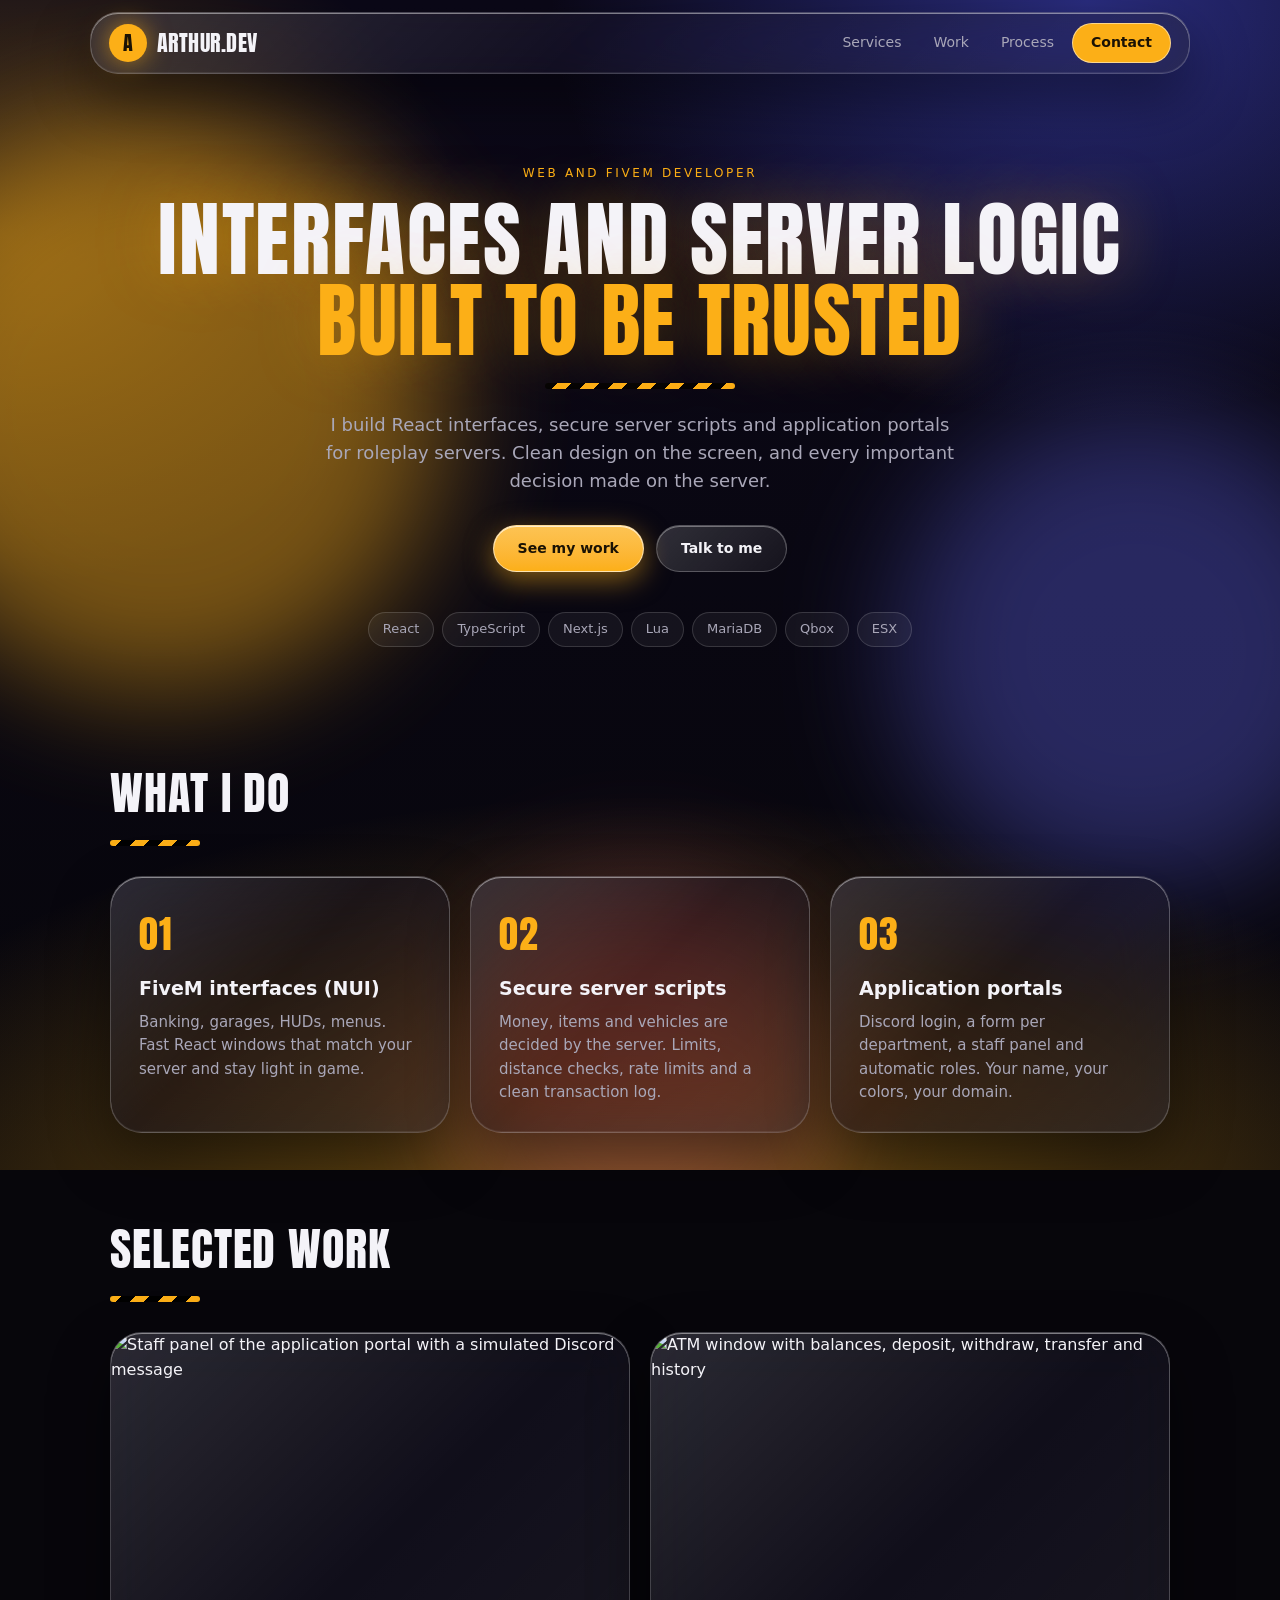
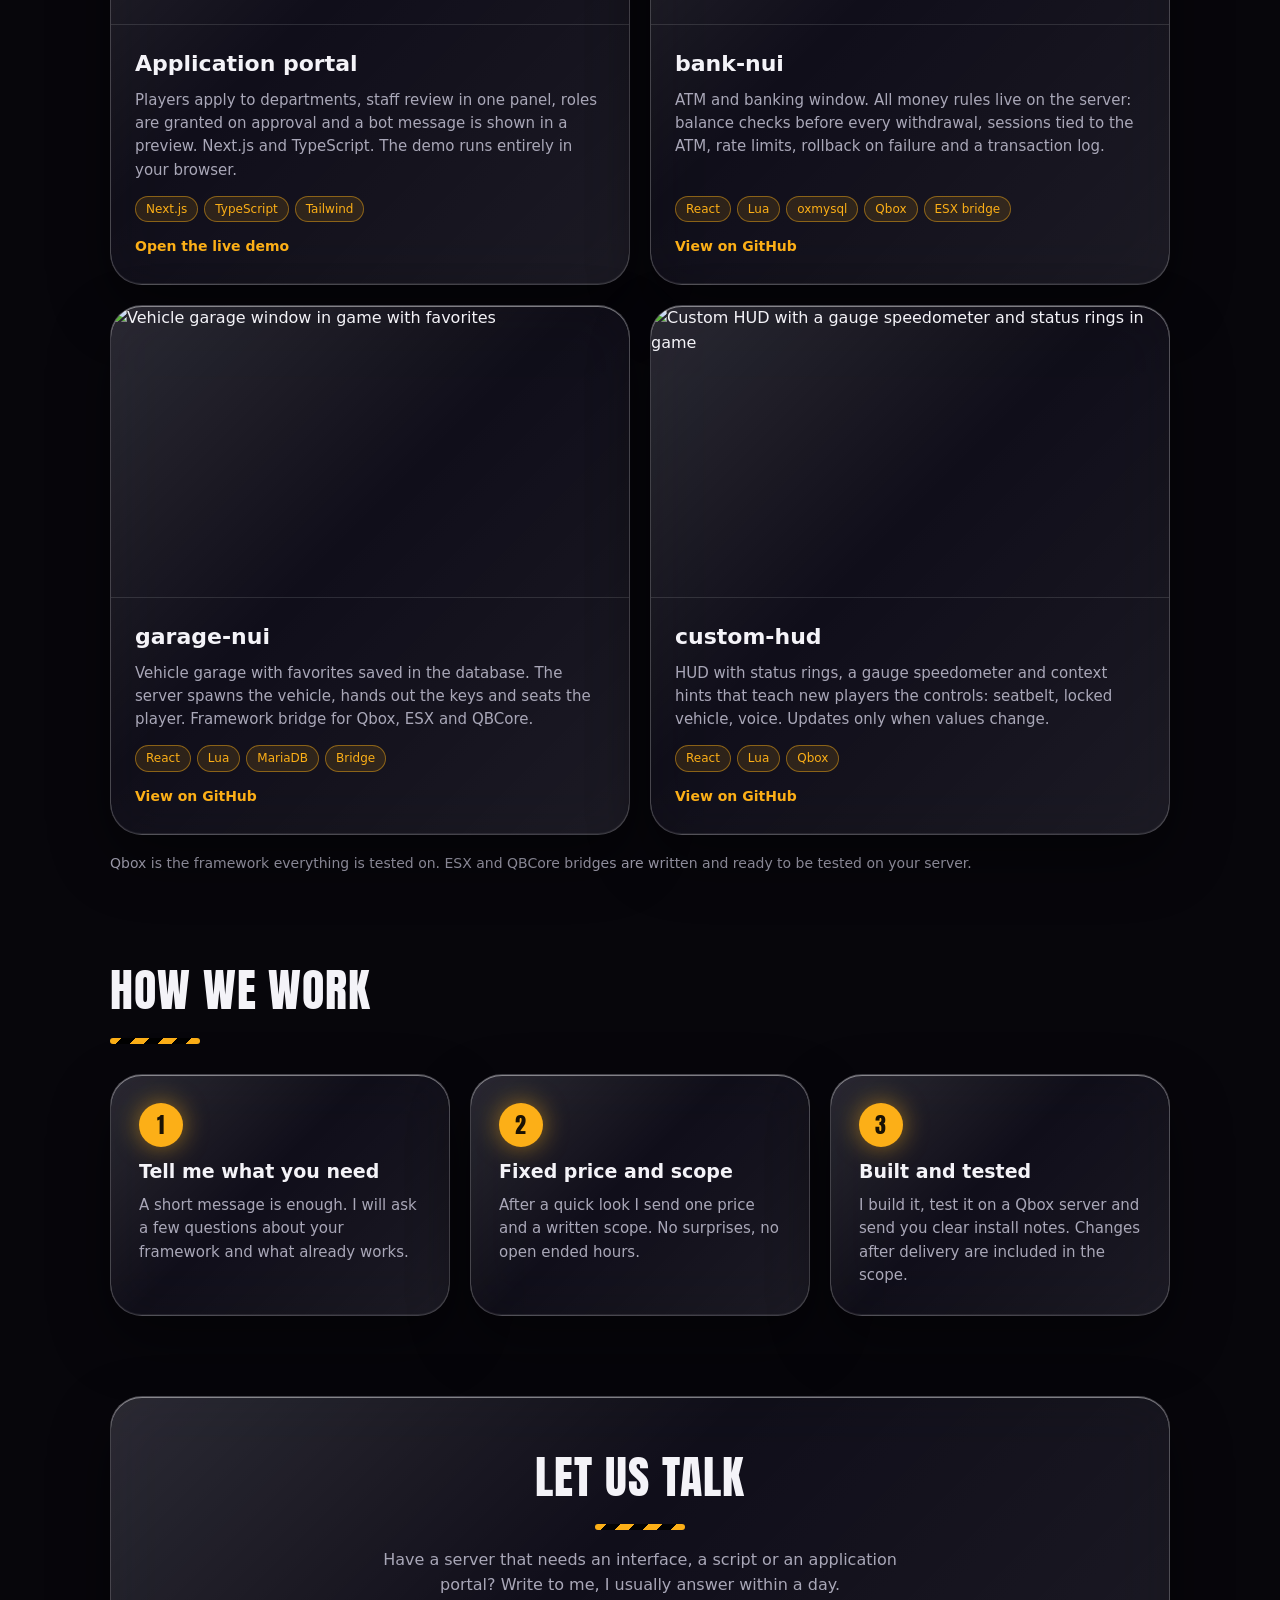
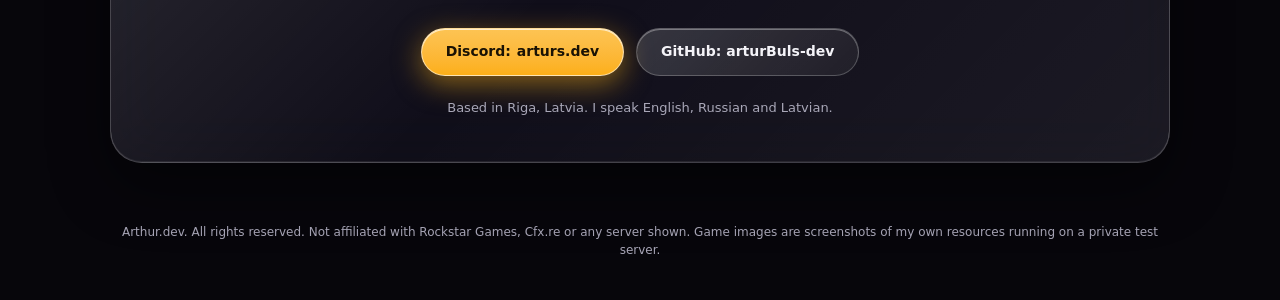
==== index.html @ 5bf765a8 "feat: portfolio page with glass design, services and selected work Co-Authored-By: Claude Sonnet 5.5" ====
<!doctype html>
<html lang="en">
<head>
  <meta charset="utf-8" />
  <meta name="viewport" content="width=device-width, initial-scale=1" />
  <title>Arthur.dev | Web and FiveM developer</title>
  <meta name="description" content="FiveM NUI interfaces, secure server scripts and application portals for roleplay servers. Based in Riga, Latvia." />
  <meta name="theme-color" content="#07060b" />
  <meta property="og:title" content="Arthur.dev | Web and FiveM developer" />
  <meta property="og:description" content="FiveM NUI interfaces, secure server scripts and application portals for roleplay servers." />
  <link rel="preconnect" href="https://fonts.googleapis.com" />
  <link rel="preconnect" href="https://fonts.gstatic.com" crossorigin />
  <link href="https://fonts.googleapis.com/css2?family=Anton&display=swap" rel="stylesheet" />
  <link rel="stylesheet" href="style.css" />
</head>
<body>
  <div class="scene" aria-hidden="true"><span class="orb a"></span><span class="orb b"></span><span class="orb c"></span></div>

  <header class="nav glass">
    <a class="brand" href="#top"><span class="mark display">A</span><span class="display name">Arthur.dev</span></a>
    <nav>
      <a href="#services">Services</a>
      <a href="#work">Work</a>
      <a href="#process">Process</a>
      <a class="btn small" href="#contact">Contact</a>
    </nav>
  </header>

  <main id="top">
    <section class="hero">
      <p class="eyebrow">Web and FiveM developer</p>
      <h1 class="display">Interfaces and server logic<br /><span class="accent">built to be trusted</span></h1>
      <div class="tape"></div>
      <p class="lead">
        I build React interfaces, secure server scripts and application portals for roleplay servers.
        Clean design on the screen, and every important decision made on the server.
      </p>
      <div class="cta">
        <a class="btn primary" href="#work">See my work</a>
        <a class="btn ghost" href="#contact">Talk to me</a>
      </div>
      <ul class="stack" aria-label="Technologies">
        <li>React</li><li>TypeScript</li><li>Next.js</li><li>Lua</li><li>MariaDB</li><li>Qbox</li><li>ESX</li>
      </ul>
    </section>

    <section id="services" class="section">
      <h2 class="display">What I do</h2>
      <div class="tape short"></div>
      <div class="grid three">
        <article class="glass card">
          <span class="num display">01</span>
          <h3>FiveM interfaces (NUI)</h3>
          <p>Banking, garages, HUDs, menus. Fast React windows that match your server and stay light in game.</p>
        </article>
        <article class="glass card">
          <span class="num display">02</span>
          <h3>Secure server scripts</h3>
          <p>Money, items and vehicles are decided by the server. Limits, distance checks, rate limits and a clean transaction log.</p>
        </article>
        <article class="glass card">
          <span class="num display">03</span>
          <h3>Application portals</h3>
          <p>Discord login, a form per department, a staff panel and automatic roles. Your name, your colors, your domain.</p>
        </article>
      </div>
    </section>

    <section id="work" class="section">
      <h2 class="display">Selected work</h2>
      <div class="tape short"></div>
      <div class="grid two">
        <article class="glass project">
          <img src="img/portal.jpg" alt="Staff panel of the application portal with a simulated Discord message" loading="lazy" />
          <div class="body">
            <h3>Application portal</h3>
            <p>Players apply to departments, staff review in one panel, roles are granted on approval and a bot message is shown in a preview. Next.js and TypeScript. The demo runs entirely in your browser.</p>
            <ul class="tags"><li>Next.js</li><li>TypeScript</li><li>Tailwind</li></ul>
            <a class="link" href="https://application-portal-iota.vercel.app/" target="_blank" rel="noopener">Open the live demo</a>
          </div>
        </article>

        <article class="glass project">
          <img src="img/bank.png" alt="ATM window with balances, deposit, withdraw, transfer and history" loading="lazy" />
          <div class="body">
            <h3>bank-nui</h3>
            <p>ATM and banking window. All money rules live on the server: balance checks before every withdrawal, sessions tied to the ATM, rate limits, rollback on failure and a transaction log.</p>
            <ul class="tags"><li>React</li><li>Lua</li><li>oxmysql</li><li>Qbox</li><li>ESX bridge</li></ul>
            <a class="link" href="https://github.com/arturBuls-dev/bank-nui" target="_blank" rel="noopener">View on GitHub</a>
          </div>
        </article>

        <article class="glass project">
          <img src="img/garage.jpg" alt="Vehicle garage window in game with favorites" loading="lazy" />
          <div class="body">
            <h3>garage-nui</h3>
            <p>Vehicle garage with favorites saved in the database. The server spawns the vehicle, hands out the keys and seats the player. Framework bridge for Qbox, ESX and QBCore.</p>
            <ul class="tags"><li>React</li><li>Lua</li><li>MariaDB</li><li>Bridge</li></ul>
            <a class="link" href="https://github.com/arturBuls-dev/garage-nui" target="_blank" rel="noopener">View on GitHub</a>
          </div>
        </article>

        <article class="glass project">
          <img src="img/hud.jpg" alt="Custom HUD with a gauge speedometer and status rings in game" loading="lazy" />
          <div class="body">
            <h3>custom-hud</h3>
            <p>HUD with status rings, a gauge speedometer and context hints that teach new players the controls: seatbelt, locked vehicle, voice. Updates only when values change.</p>
            <ul class="tags"><li>React</li><li>Lua</li><li>Qbox</li></ul>
            <a class="link" href="https://github.com/arturBuls-dev/custom-hud" target="_blank" rel="noopener">View on GitHub</a>
          </div>
        </article>
      </div>
      <p class="note">Qbox is the framework everything is tested on. ESX and QBCore bridges are written and ready to be tested on your server.</p>
    </section>

    <section id="process" class="section">
      <h2 class="display">How we work</h2>
      <div class="tape short"></div>
      <ol class="grid three steps">
        <li class="glass card"><span class="num display">1</span><h3>Tell me what you need</h3><p>A short message is enough. I will ask a few questions about your framework and what already works.</p></li>
        <li class="glass card"><span class="num display">2</span><h3>Fixed price and scope</h3><p>After a quick look I send one price and a written scope. No surprises, no open ended hours.</p></li>
        <li class="glass card"><span class="num display">3</span><h3>Built and tested</h3><p>I build it, test it on a Qbox server and send you clear install notes. Changes after delivery are included in the scope.</p></li>
      </ol>
    </section>

    <section id="contact" class="section contact">
      <div class="glass box">
        <h2 class="display">Let us talk</h2>
        <div class="tape short"></div>
        <p>Have a server that needs an interface, a script or an application portal? Write to me, I usually answer within a day.</p>
        <div class="cta">
          <span class="btn primary">Discord: <b>arturs.dev</b></span>
          <a class="btn ghost" href="https://github.com/arturBuls-dev" target="_blank" rel="noopener">GitHub: arturBuls-dev</a>
        </div>
        <p class="small">Based in Riga, Latvia. I speak English, Russian and Latvian.</p>
      </div>
    </section>
  </main>

  <footer>
    <p>Arthur.dev. All rights reserved. Not affiliated with Rockstar Games, Cfx.re or any server shown. Game images are screenshots of my own resources running on a private test server.</p>
  </footer>
</body>
</html>
---- style.css ----
:root {
  --bg: #07060b;
  --text: #f4f3f8;
  --muted: #a9a7b8;
  --accent: #fcaf17;
  --accent-ink: #1a1204;
}

* { box-sizing: border-box; margin: 0; padding: 0; }
html { scroll-behavior: smooth; background: var(--bg); }

body {
  color: var(--text);
  font-family: "Segoe UI", system-ui, -apple-system, sans-serif;
  line-height: 1.55;
  min-height: 100vh;
  overflow-x: hidden;
}

a { color: inherit; text-decoration: none; }
img { display: block; max-width: 100%; }
ul, ol { list-style: none; }

.display { font-family: "Anton", Impact, "Arial Narrow", sans-serif; text-transform: uppercase; letter-spacing: 0.02em; font-weight: 400; }
.accent { color: var(--accent); }

/* ---------- Scene behind the glass ---------- */
.scene {
  position: fixed; top: 0; left: 0; right: 0; bottom: -30vh; min-height: 100lvh; z-index: -1; overflow: hidden;
  background:
    radial-gradient(120% 70% at 50% 110%, color-mix(in srgb, var(--accent) 50%, transparent), transparent 60%),
    radial-gradient(70% 60% at 85% 0%, rgba(80, 90, 255, 0.45), transparent 60%),
    radial-gradient(60% 50% at 0% 20%, color-mix(in srgb, var(--accent) 30%, transparent), transparent 60%),
    linear-gradient(180deg, #0b0818 0%, #07060b 100%);
}
.orb { position: absolute; border-radius: 9999px; filter: blur(60px); opacity: 0.7; animation: drift 28s ease-in-out infinite alternate; }
.orb.a { width: 36rem; height: 36rem; left: -8rem; top: 10%; background: color-mix(in srgb, var(--accent) 65%, transparent); }
.orb.b { width: 30rem; height: 30rem; right: -6rem; top: 35%; background: rgba(99, 102, 241, 0.5); animation-duration: 34s; animation-delay: -8s; }
.orb.c { width: 24rem; height: 24rem; left: 35%; bottom: -6rem; background: rgba(251, 113, 133, 0.4); animation-duration: 40s; animation-delay: -16s; }
@keyframes drift { from { transform: translate3d(0, 0, 0) scale(1); } to { transform: translate3d(3rem, -2.5rem, 0) scale(1.15); } }

/* ---------- Liquid glass ---------- */
.glass {
  position: relative;
  background:
    linear-gradient(135deg, rgba(255, 255, 255, 0.14) 0%, rgba(255, 255, 255, 0.03) 45%, rgba(255, 255, 255, 0.08) 100%),
    rgba(10, 8, 22, 0.5);
  -webkit-backdrop-filter: blur(28px) saturate(180%);
  backdrop-filter: blur(28px) saturate(180%);
  border: 1px solid rgba(255, 255, 255, 0.2);
  border-radius: 2rem;
  box-shadow:
    inset 0 1px 0 rgba(255, 255, 255, 0.45),
    inset 0 -1px 0 rgba(255, 255, 255, 0.08),
    0 24px 60px rgba(0, 0, 0, 0.45);
}

/* ---------- Layout ---------- */
.nav {
  position: sticky; top: 12px; z-index: 20;
  display: flex; align-items: center; justify-content: space-between; gap: 16px; flex-wrap: wrap;
  max-width: 1100px; margin: 12px auto 0; padding: 10px 18px;
  border-radius: 1.75rem;
}
.brand { display: flex; align-items: center; gap: 10px; }
.mark { display: grid; place-items: center; width: 38px; height: 38px; border-radius: 50%; background: var(--accent); color: var(--accent-ink); font-size: 20px; box-shadow: 0 0 24px color-mix(in srgb, var(--accent) 60%, transparent); }
.name { font-size: 22px; }
.nav nav { display: flex; align-items: center; gap: 4px; font-size: 14px; flex-wrap: wrap; }
.nav nav a:not(.btn) { padding: 8px 14px; border-radius: 999px; color: var(--muted); transition: background 0.2s, color 0.2s; }
.nav nav a:not(.btn):hover { color: var(--text); background: rgba(255, 255, 255, 0.1); }

main, footer { max-width: 1100px; margin: 0 auto; padding: 0 20px; }
.section { padding: 70px 0 10px; }
.section h2 { font-size: clamp(32px, 5vw, 46px); }

.eyebrow { text-transform: uppercase; letter-spacing: 0.22em; font-size: 12px; color: var(--accent); margin-bottom: 18px; }
.hero { padding: 90px 0 40px; text-align: center; }
.hero h1 { font-size: clamp(40px, 7.4vw, 82px); line-height: 0.98; text-shadow: 0 0 60px color-mix(in srgb, var(--accent) 35%, transparent); }
.lead { max-width: 640px; margin: 22px auto 0; color: var(--muted); font-size: 18px; }
.cta { display: flex; flex-wrap: wrap; gap: 12px; justify-content: center; margin-top: 30px; }
.stack { display: flex; flex-wrap: wrap; gap: 8px; justify-content: center; margin-top: 40px; }
.stack li { padding: 6px 14px; border-radius: 999px; font-size: 13px; color: var(--muted); border: 1px solid rgba(255, 255, 255, 0.15); background: rgba(255, 255, 255, 0.05); }

/* Diagonal caution tape accent */
.tape { height: 6px; width: 190px; margin: 22px auto 0; border-radius: 999px; background: repeating-linear-gradient(-45deg, var(--accent) 0 10px, rgba(0, 0, 0, 0.85) 10px 20px); }
.tape.short { width: 90px; margin: 12px 0 0; }

/* ---------- Buttons ---------- */
.btn { display: inline-flex; align-items: center; justify-content: center; gap: 6px; padding: 12px 24px; border-radius: 999px; font-size: 14px; font-weight: 600; border: 1px solid rgba(255, 255, 255, 0.22); transition: transform 0.2s, filter 0.2s; }
.btn:hover { transform: translateY(-1px); }
.btn.small { padding: 8px 18px; background: var(--accent); color: var(--accent-ink); border-color: rgba(255, 255, 255, 0.5); }
.btn.primary { color: var(--accent-ink); background: linear-gradient(180deg, color-mix(in srgb, var(--accent) 100%, white 35%), var(--accent)); border-color: rgba(255, 255, 255, 0.55); box-shadow: inset 0 1px 0 rgba(255, 255, 255, 0.7), 0 8px 28px color-mix(in srgb, var(--accent) 50%, transparent); }
.btn.ghost { background: linear-gradient(135deg, rgba(255, 255, 255, 0.16), rgba(255, 255, 255, 0.05)); box-shadow: inset 0 1px 0 rgba(255, 255, 255, 0.35); }

/* ---------- Grids and cards ---------- */
.grid { display: grid; gap: 20px; margin-top: 30px; }
.grid.three { grid-template-columns: repeat(3, 1fr); }
.grid.two { grid-template-columns: repeat(2, 1fr); }
.card { padding: 28px; }
.card .num { display: block; font-size: 38px; color: var(--accent); margin-bottom: 10px; }
.card h3 { font-size: 19px; margin-bottom: 8px; }
.card p { color: var(--muted); font-size: 15px; }

.project { overflow: hidden; display: flex; flex-direction: column; transition: transform 0.35s cubic-bezier(0.2, 0.9, 0.3, 1); }
.project:hover { transform: translateY(-4px); }
.project img { width: 100%; aspect-ratio: 16 / 9; object-fit: cover; object-position: top; border-bottom: 1px solid rgba(255, 255, 255, 0.12); }
.project .body { padding: 22px 24px 26px; display: flex; flex-direction: column; flex: 1; }
.project h3 { font-size: 22px; margin-bottom: 8px; }
.project p { color: var(--muted); font-size: 15px; flex: 1; }
.tags { display: flex; flex-wrap: wrap; gap: 6px; margin: 14px 0; }
.tags li { padding: 3px 10px; font-size: 12px; border-radius: 999px; color: var(--accent); border: 1px solid color-mix(in srgb, var(--accent) 45%, transparent); background: color-mix(in srgb, var(--accent) 12%, transparent); }
.link { font-weight: 600; font-size: 14px; color: var(--accent); }
.link:hover { text-decoration: underline; }
.note { margin-top: 18px; font-size: 14px; color: var(--muted); }

.steps .card .num { display: grid; place-items: center; width: 44px; height: 44px; border-radius: 50%; background: var(--accent); color: var(--accent-ink); font-size: 22px; box-shadow: 0 0 24px color-mix(in srgb, var(--accent) 55%, transparent); }

.contact { padding-bottom: 60px; }
.box { padding: 44px 28px; text-align: center; }
.box .tape.short { margin: 12px auto 0; }
.box p { max-width: 560px; margin: 18px auto 0; color: var(--muted); }
.box .small { font-size: 13px; margin-top: 22px; }
.box .btn b { font-weight: 700; }

footer { padding-bottom: 40px; text-align: center; font-size: 12px; color: var(--muted); }

/* ---------- Phones ---------- */
@media (max-width: 860px) {
  .grid.three, .grid.two { grid-template-columns: 1fr; }
  .hero { padding-top: 60px; }
  .nav { border-radius: 1.5rem; }
  .nav nav a:not(.btn) { padding: 6px 10px; }
  .nav { position: static; }
}

@media (prefers-reduced-motion: reduce) {
  .orb { animation: none; }
  html { scroll-behavior: auto; }
  .btn, .project { transition: none; }
}
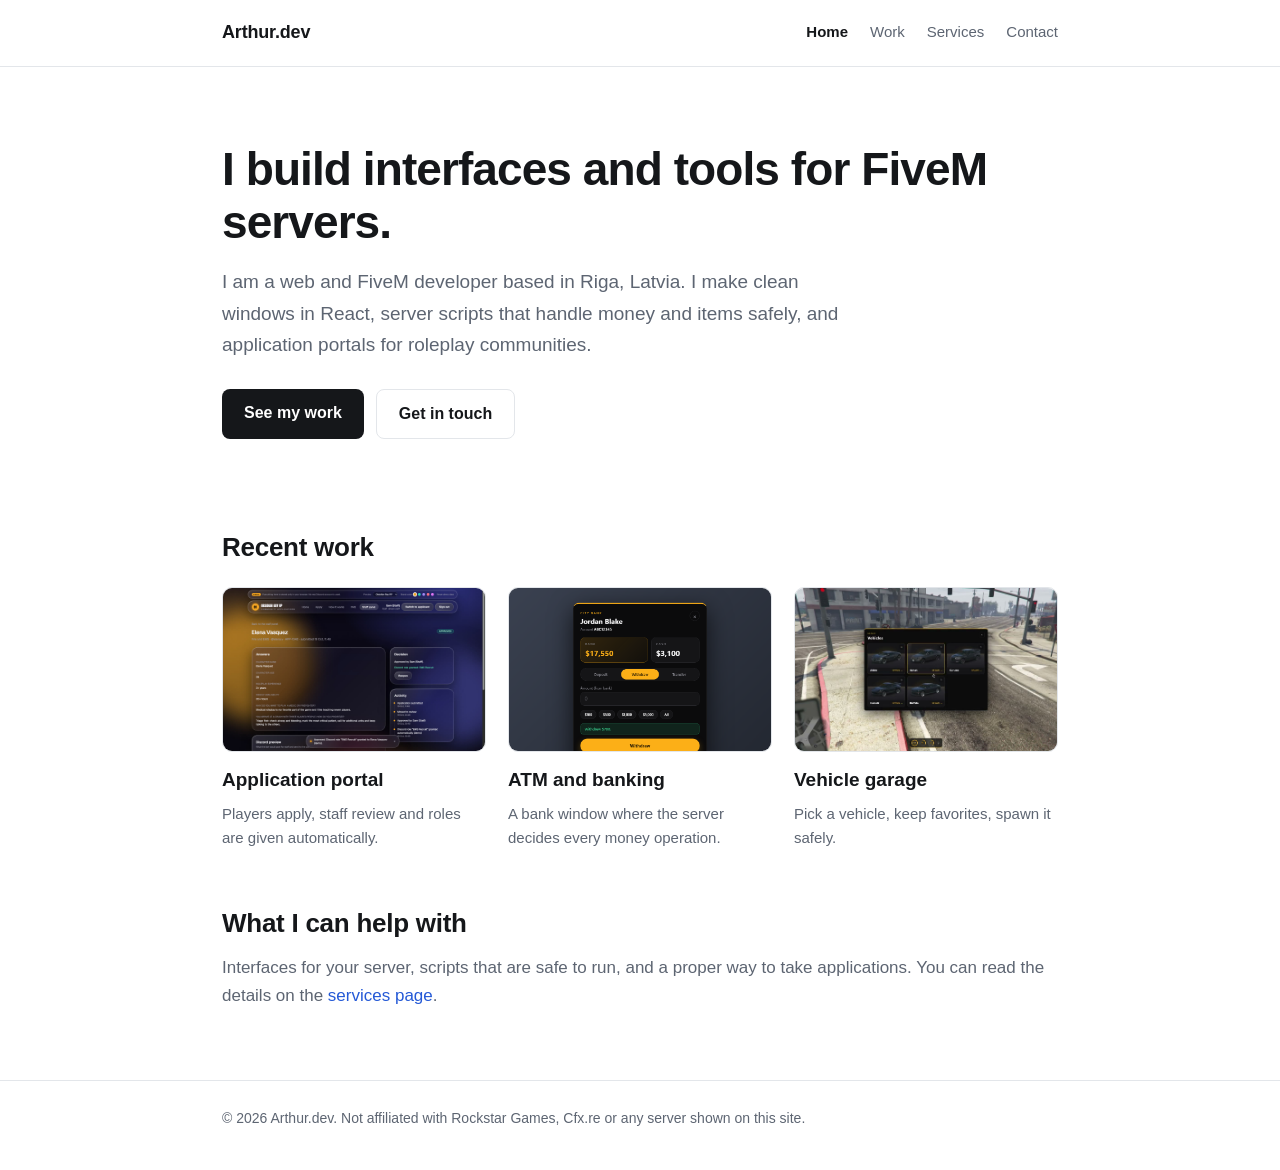
==== commit 8f44c9fd: "feat: multi page light site (home, work, services, contact) with a simple font and plain design Co-A" ====
--- a/index.html
+++ b/index.html
@@ -4,141 +4,65 @@
   <meta charset="utf-8" />
   <meta name="viewport" content="width=device-width, initial-scale=1" />
   <title>Arthur.dev | Web and FiveM developer</title>
-  <meta name="description" content="FiveM NUI interfaces, secure server scripts and application portals for roleplay servers. Based in Riga, Latvia." />
-  <meta name="theme-color" content="#07060b" />
-  <meta property="og:title" content="Arthur.dev | Web and FiveM developer" />
-  <meta property="og:description" content="FiveM NUI interfaces, secure server scripts and application portals for roleplay servers." />
-  <link rel="preconnect" href="https://fonts.googleapis.com" />
-  <link rel="preconnect" href="https://fonts.gstatic.com" crossorigin />
-  <link href="https://fonts.googleapis.com/css2?family=Anton&display=swap" rel="stylesheet" />
+  <meta name="description" content="I build interfaces and tools for FiveM roleplay servers: React windows, secure server scripts and application portals. Based in Riga, Latvia." />
   <link rel="stylesheet" href="style.css" />
 </head>
 <body>
-  <div class="scene" aria-hidden="true"><span class="orb a"></span><span class="orb b"></span><span class="orb c"></span></div>
-
-  <header class="nav glass">
-    <a class="brand" href="#top"><span class="mark display">A</span><span class="display name">Arthur.dev</span></a>
-    <nav>
-      <a href="#services">Services</a>
-      <a href="#work">Work</a>
-      <a href="#process">Process</a>
-      <a class="btn small" href="#contact">Contact</a>
-    </nav>
+  <header class="site-header">
+    <div class="wrap">
+      <a class="logo" href="index.html">Arthur.dev</a>
+      <nav>
+        <a href="index.html" aria-current="page">Home</a>
+        <a href="work.html">Work</a>
+        <a href="services.html">Services</a>
+        <a href="contact.html">Contact</a>
+      </nav>
+    </div>
   </header>
 
-  <main id="top">
+  <main class="wrap">
     <section class="hero">
-      <p class="eyebrow">Web and FiveM developer</p>
-      <h1 class="display">Interfaces and server logic<br /><span class="accent">built to be trusted</span></h1>
-      <div class="tape"></div>
+      <h1>I build interfaces and tools for FiveM servers.</h1>
       <p class="lead">
-        I build React interfaces, secure server scripts and application portals for roleplay servers.
-        Clean design on the screen, and every important decision made on the server.
+        I am a web and FiveM developer based in Riga, Latvia. I make clean windows in React, server scripts
+        that handle money and items safely, and application portals for roleplay communities.
       </p>
-      <div class="cta">
-        <a class="btn primary" href="#work">See my work</a>
-        <a class="btn ghost" href="#contact">Talk to me</a>
-      </div>
-      <ul class="stack" aria-label="Technologies">
-        <li>React</li><li>TypeScript</li><li>Next.js</li><li>Lua</li><li>MariaDB</li><li>Qbox</li><li>ESX</li>
-      </ul>
-    </section>
-
-    <section id="services" class="section">
-      <h2 class="display">What I do</h2>
-      <div class="tape short"></div>
-      <div class="grid three">
-        <article class="glass card">
-          <span class="num display">01</span>
-          <h3>FiveM interfaces (NUI)</h3>
-          <p>Banking, garages, HUDs, menus. Fast React windows that match your server and stay light in game.</p>
-        </article>
-        <article class="glass card">
-          <span class="num display">02</span>
-          <h3>Secure server scripts</h3>
-          <p>Money, items and vehicles are decided by the server. Limits, distance checks, rate limits and a clean transaction log.</p>
-        </article>
-        <article class="glass card">
-          <span class="num display">03</span>
-          <h3>Application portals</h3>
-          <p>Discord login, a form per department, a staff panel and automatic roles. Your name, your colors, your domain.</p>
-        </article>
+      <div class="buttons">
+        <a class="button" href="work.html">See my work</a>
+        <a class="button secondary" href="contact.html">Get in touch</a>
       </div>
     </section>
 
-    <section id="work" class="section">
-      <h2 class="display">Selected work</h2>
-      <div class="tape short"></div>
-      <div class="grid two">
-        <article class="glass project">
-          <img src="img/portal.jpg" alt="Staff panel of the application portal with a simulated Discord message" loading="lazy" />
-          <div class="body">
-            <h3>Application portal</h3>
-            <p>Players apply to departments, staff review in one panel, roles are granted on approval and a bot message is shown in a preview. Next.js and TypeScript. The demo runs entirely in your browser.</p>
-            <ul class="tags"><li>Next.js</li><li>TypeScript</li><li>Tailwind</li></ul>
-            <a class="link" href="https://application-portal-iota.vercel.app/" target="_blank" rel="noopener">Open the live demo</a>
-          </div>
-        </article>
+    <h2>Recent work</h2>
+    <div class="items three">
+      <a class="card-link" href="work.html#portal">
+        <img src="img/portal.jpg" alt="Staff panel of the application portal" loading="lazy" />
+        <h3>Application portal</h3>
+        <p>Players apply, staff review and roles are given automatically.</p>
+      </a>
+      <a class="card-link" href="work.html#bank">
+        <img src="img/bank.png" alt="ATM window with balances and history" loading="lazy" />
+        <h3>ATM and banking</h3>
+        <p>A bank window where the server decides every money operation.</p>
+      </a>
+      <a class="card-link" href="work.html#garage">
+        <img src="img/garage.jpg" alt="Vehicle garage window in game" loading="lazy" />
+        <h3>Vehicle garage</h3>
+        <p>Pick a vehicle, keep favorites, spawn it safely.</p>
+      </a>
+    </div>
 
-        <article class="glass project">
-          <img src="img/bank.png" alt="ATM window with balances, deposit, withdraw, transfer and history" loading="lazy" />
-          <div class="body">
-            <h3>bank-nui</h3>
-            <p>ATM and banking window. All money rules live on the server: balance checks before every withdrawal, sessions tied to the ATM, rate limits, rollback on failure and a transaction log.</p>
-            <ul class="tags"><li>React</li><li>Lua</li><li>oxmysql</li><li>Qbox</li><li>ESX bridge</li></ul>
-            <a class="link" href="https://github.com/arturBuls-dev/bank-nui" target="_blank" rel="noopener">View on GitHub</a>
-          </div>
-        </article>
-
-        <article class="glass project">
-          <img src="img/garage.jpg" alt="Vehicle garage window in game with favorites" loading="lazy" />
-          <div class="body">
-            <h3>garage-nui</h3>
-            <p>Vehicle garage with favorites saved in the database. The server spawns the vehicle, hands out the keys and seats the player. Framework bridge for Qbox, ESX and QBCore.</p>
-            <ul class="tags"><li>React</li><li>Lua</li><li>MariaDB</li><li>Bridge</li></ul>
-            <a class="link" href="https://github.com/arturBuls-dev/garage-nui" target="_blank" rel="noopener">View on GitHub</a>
-          </div>
-        </article>
-
-        <article class="glass project">
-          <img src="img/hud.jpg" alt="Custom HUD with a gauge speedometer and status rings in game" loading="lazy" />
-          <div class="body">
-            <h3>custom-hud</h3>
-            <p>HUD with status rings, a gauge speedometer and context hints that teach new players the controls: seatbelt, locked vehicle, voice. Updates only when values change.</p>
-            <ul class="tags"><li>React</li><li>Lua</li><li>Qbox</li></ul>
-            <a class="link" href="https://github.com/arturBuls-dev/custom-hud" target="_blank" rel="noopener">View on GitHub</a>
-          </div>
-        </article>
-      </div>
-      <p class="note">Qbox is the framework everything is tested on. ESX and QBCore bridges are written and ready to be tested on your server.</p>
-    </section>
-
-    <section id="process" class="section">
-      <h2 class="display">How we work</h2>
-      <div class="tape short"></div>
-      <ol class="grid three steps">
-        <li class="glass card"><span class="num display">1</span><h3>Tell me what you need</h3><p>A short message is enough. I will ask a few questions about your framework and what already works.</p></li>
-        <li class="glass card"><span class="num display">2</span><h3>Fixed price and scope</h3><p>After a quick look I send one price and a written scope. No surprises, no open ended hours.</p></li>
-        <li class="glass card"><span class="num display">3</span><h3>Built and tested</h3><p>I build it, test it on a Qbox server and send you clear install notes. Changes after delivery are included in the scope.</p></li>
-      </ol>
-    </section>
-
-    <section id="contact" class="section contact">
-      <div class="glass box">
-        <h2 class="display">Let us talk</h2>
-        <div class="tape short"></div>
-        <p>Have a server that needs an interface, a script or an application portal? Write to me, I usually answer within a day.</p>
-        <div class="cta">
-          <span class="btn primary">Discord: <b>arturs.dev</b></span>
-          <a class="btn ghost" href="https://github.com/arturBuls-dev" target="_blank" rel="noopener">GitHub: arturBuls-dev</a>
-        </div>
-        <p class="small">Based in Riga, Latvia. I speak English, Russian and Latvian.</p>
-      </div>
-    </section>
+    <h2>What I can help with</h2>
+    <p class="muted">
+      Interfaces for your server, scripts that are safe to run, and a proper way to take applications.
+      You can read the details on the <a href="services.html">services page</a>.
+    </p>
   </main>
 
   <footer>
-    <p>Arthur.dev. All rights reserved. Not affiliated with Rockstar Games, Cfx.re or any server shown. Game images are screenshots of my own resources running on a private test server.</p>
+    <div class="wrap">
+      <p>&copy; 2026 Arthur.dev. Not affiliated with Rockstar Games, Cfx.re or any server shown on this site.</p>
+    </div>
   </footer>
 </body>
 </html>
--- a/style.css
+++ b/style.css
@@ -1,140 +1,90 @@
 :root {
-  --bg: #07060b;
-  --text: #f4f3f8;
-  --muted: #a9a7b8;
-  --accent: #fcaf17;
-  --accent-ink: #1a1204;
+  --bg: #ffffff;
+  --soft: #f6f7f9;
+  --text: #15171a;
+  --muted: #5d6572;
+  --line: #e3e6ea;
+  --accent: #2459d6;
 }
 
 * { box-sizing: border-box; margin: 0; padding: 0; }
-html { scroll-behavior: smooth; background: var(--bg); }
+html { scroll-behavior: smooth; }
 
 body {
+  background: var(--bg);
   color: var(--text);
-  font-family: "Segoe UI", system-ui, -apple-system, sans-serif;
-  line-height: 1.55;
-  min-height: 100vh;
-  overflow-x: hidden;
+  font-family: -apple-system, BlinkMacSystemFont, "Segoe UI", Roboto, Helvetica, Arial, sans-serif;
+  font-size: 17px;
+  line-height: 1.65;
+  -webkit-font-smoothing: antialiased;
 }
 
-a { color: inherit; text-decoration: none; }
+a { color: var(--accent); text-decoration: none; }
+a:hover { text-decoration: underline; }
 img { display: block; max-width: 100%; }
-ul, ol { list-style: none; }
+ul, ol { padding-left: 1.2em; }
+li + li { margin-top: 0.3em; }
 
-.display { font-family: "Anton", Impact, "Arial Narrow", sans-serif; text-transform: uppercase; letter-spacing: 0.02em; font-weight: 400; }
-.accent { color: var(--accent); }
+.wrap { max-width: 880px; margin: 0 auto; padding: 0 22px; }
 
-/* ---------- Scene behind the glass ---------- */
-.scene {
-  position: fixed; top: 0; left: 0; right: 0; bottom: -30vh; min-height: 100lvh; z-index: -1; overflow: hidden;
-  background:
-    radial-gradient(120% 70% at 50% 110%, color-mix(in srgb, var(--accent) 50%, transparent), transparent 60%),
-    radial-gradient(70% 60% at 85% 0%, rgba(80, 90, 255, 0.45), transparent 60%),
-    radial-gradient(60% 50% at 0% 20%, color-mix(in srgb, var(--accent) 30%, transparent), transparent 60%),
-    linear-gradient(180deg, #0b0818 0%, #07060b 100%);
+/* ---------- Header ---------- */
+.site-header { border-bottom: 1px solid var(--line); }
+.site-header .wrap { display: flex; align-items: center; justify-content: space-between; flex-wrap: wrap; gap: 8px 24px; padding-top: 18px; padding-bottom: 18px; }
+.logo { font-weight: 700; font-size: 18px; color: var(--text); letter-spacing: -0.01em; }
+.logo:hover { text-decoration: none; }
+nav { display: flex; gap: 22px; flex-wrap: wrap; }
+nav a { color: var(--muted); font-size: 15px; }
+nav a:hover { color: var(--text); text-decoration: none; }
+nav a[aria-current="page"] { color: var(--text); font-weight: 600; }
+
+/* ---------- Text ---------- */
+main.wrap { padding-bottom: 70px; }
+.hero { padding: 76px 0 36px; }
+h1 { font-size: clamp(32px, 5.4vw, 46px); line-height: 1.15; letter-spacing: -0.02em; font-weight: 700; }
+h2 { font-size: 26px; line-height: 1.25; letter-spacing: -0.01em; margin-top: 56px; margin-bottom: 14px; }
+h3 { font-size: 19px; margin-bottom: 6px; }
+.lead { margin-top: 18px; color: var(--muted); font-size: 19px; max-width: 640px; }
+p + p { margin-top: 14px; }
+.muted { color: var(--muted); }
+.small { font-size: 14px; }
+
+.buttons { display: flex; flex-wrap: wrap; gap: 12px; margin-top: 28px; }
+.button { display: inline-block; padding: 11px 22px; border-radius: 8px; font-size: 16px; font-weight: 600; background: var(--text); color: #fff; }
+.button:hover { text-decoration: none; opacity: 0.88; }
+.button.secondary { background: transparent; color: var(--text); border: 1px solid var(--line); }
+.button.secondary:hover { background: var(--soft); opacity: 1; }
+
+/* ---------- Lists of things ---------- */
+.items { display: grid; gap: 22px; margin-top: 24px; }
+.items.three { grid-template-columns: repeat(3, 1fr); }
+.item { padding: 20px 22px; border: 1px solid var(--line); border-radius: 10px; background: var(--soft); }
+.item p { color: var(--muted); font-size: 16px; }
+
+.project { margin-top: 44px; }
+.project img { border: 1px solid var(--line); border-radius: 10px; width: 100%; aspect-ratio: 16 / 9; object-fit: cover; object-position: top; }
+.project h2 { margin-top: 18px; margin-bottom: 8px; font-size: 24px; }
+.project .meta { margin-top: 10px; font-size: 14px; color: var(--muted); }
+.project .links { margin-top: 10px; display: flex; flex-wrap: wrap; gap: 6px 20px; font-size: 16px; }
+
+.card-link { display: block; color: inherit; }
+.card-link:hover { text-decoration: none; }
+.card-link img { border: 1px solid var(--line); border-radius: 10px; width: 100%; aspect-ratio: 16 / 10; object-fit: cover; object-position: top; transition: opacity 0.2s; }
+.card-link:hover img { opacity: 0.88; }
+.card-link h3 { margin-top: 12px; }
+.card-link p { color: var(--muted); font-size: 15px; }
+
+.steps { counter-reset: step; list-style: none; padding: 0; margin-top: 22px; }
+.steps li { counter-increment: step; position: relative; padding-left: 46px; margin-top: 20px; }
+.steps li::before { content: counter(step); position: absolute; left: 0; top: 0; width: 30px; height: 30px; border-radius: 50%; border: 1px solid var(--line); background: var(--soft); text-align: center; line-height: 28px; font-weight: 600; font-size: 15px; }
+
+.contact-box { margin-top: 26px; padding: 24px; border: 1px solid var(--line); border-radius: 10px; background: var(--soft); }
+.contact-box p { margin-top: 8px; }
+
+/* ---------- Footer ---------- */
+footer { border-top: 1px solid var(--line); padding: 26px 0 40px; color: var(--muted); font-size: 14px; }
+
+@media (max-width: 760px) {
+  .items.three { grid-template-columns: 1fr; }
+  .hero { padding-top: 48px; }
+  body { font-size: 16.5px; }
 }
-.orb { position: absolute; border-radius: 9999px; filter: blur(60px); opacity: 0.7; animation: drift 28s ease-in-out infinite alternate; }
-.orb.a { width: 36rem; height: 36rem; left: -8rem; top: 10%; background: color-mix(in srgb, var(--accent) 65%, transparent); }
-.orb.b { width: 30rem; height: 30rem; right: -6rem; top: 35%; background: rgba(99, 102, 241, 0.5); animation-duration: 34s; animation-delay: -8s; }
-.orb.c { width: 24rem; height: 24rem; left: 35%; bottom: -6rem; background: rgba(251, 113, 133, 0.4); animation-duration: 40s; animation-delay: -16s; }
-@keyframes drift { from { transform: translate3d(0, 0, 0) scale(1); } to { transform: translate3d(3rem, -2.5rem, 0) scale(1.15); } }
-
-/* ---------- Liquid glass ---------- */
-.glass {
-  position: relative;
-  background:
-    linear-gradient(135deg, rgba(255, 255, 255, 0.14) 0%, rgba(255, 255, 255, 0.03) 45%, rgba(255, 255, 255, 0.08) 100%),
-    rgba(10, 8, 22, 0.5);
-  -webkit-backdrop-filter: blur(28px) saturate(180%);
-  backdrop-filter: blur(28px) saturate(180%);
-  border: 1px solid rgba(255, 255, 255, 0.2);
-  border-radius: 2rem;
-  box-shadow:
-    inset 0 1px 0 rgba(255, 255, 255, 0.45),
-    inset 0 -1px 0 rgba(255, 255, 255, 0.08),
-    0 24px 60px rgba(0, 0, 0, 0.45);
-}
-
-/* ---------- Layout ---------- */
-.nav {
-  position: sticky; top: 12px; z-index: 20;
-  display: flex; align-items: center; justify-content: space-between; gap: 16px; flex-wrap: wrap;
-  max-width: 1100px; margin: 12px auto 0; padding: 10px 18px;
-  border-radius: 1.75rem;
-}
-.brand { display: flex; align-items: center; gap: 10px; }
-.mark { display: grid; place-items: center; width: 38px; height: 38px; border-radius: 50%; background: var(--accent); color: var(--accent-ink); font-size: 20px; box-shadow: 0 0 24px color-mix(in srgb, var(--accent) 60%, transparent); }
-.name { font-size: 22px; }
-.nav nav { display: flex; align-items: center; gap: 4px; font-size: 14px; flex-wrap: wrap; }
-.nav nav a:not(.btn) { padding: 8px 14px; border-radius: 999px; color: var(--muted); transition: background 0.2s, color 0.2s; }
-.nav nav a:not(.btn):hover { color: var(--text); background: rgba(255, 255, 255, 0.1); }
-
-main, footer { max-width: 1100px; margin: 0 auto; padding: 0 20px; }
-.section { padding: 70px 0 10px; }
-.section h2 { font-size: clamp(32px, 5vw, 46px); }
-
-.eyebrow { text-transform: uppercase; letter-spacing: 0.22em; font-size: 12px; color: var(--accent); margin-bottom: 18px; }
-.hero { padding: 90px 0 40px; text-align: center; }
-.hero h1 { font-size: clamp(40px, 7.4vw, 82px); line-height: 0.98; text-shadow: 0 0 60px color-mix(in srgb, var(--accent) 35%, transparent); }
-.lead { max-width: 640px; margin: 22px auto 0; color: var(--muted); font-size: 18px; }
-.cta { display: flex; flex-wrap: wrap; gap: 12px; justify-content: center; margin-top: 30px; }
-.stack { display: flex; flex-wrap: wrap; gap: 8px; justify-content: center; margin-top: 40px; }
-.stack li { padding: 6px 14px; border-radius: 999px; font-size: 13px; color: var(--muted); border: 1px solid rgba(255, 255, 255, 0.15); background: rgba(255, 255, 255, 0.05); }
-
-/* Diagonal caution tape accent */
-.tape { height: 6px; width: 190px; margin: 22px auto 0; border-radius: 999px; background: repeating-linear-gradient(-45deg, var(--accent) 0 10px, rgba(0, 0, 0, 0.85) 10px 20px); }
-.tape.short { width: 90px; margin: 12px 0 0; }
-
-/* ---------- Buttons ---------- */
-.btn { display: inline-flex; align-items: center; justify-content: center; gap: 6px; padding: 12px 24px; border-radius: 999px; font-size: 14px; font-weight: 600; border: 1px solid rgba(255, 255, 255, 0.22); transition: transform 0.2s, filter 0.2s; }
-.btn:hover { transform: translateY(-1px); }
-.btn.small { padding: 8px 18px; background: var(--accent); color: var(--accent-ink); border-color: rgba(255, 255, 255, 0.5); }
-.btn.primary { color: var(--accent-ink); background: linear-gradient(180deg, color-mix(in srgb, var(--accent) 100%, white 35%), var(--accent)); border-color: rgba(255, 255, 255, 0.55); box-shadow: inset 0 1px 0 rgba(255, 255, 255, 0.7), 0 8px 28px color-mix(in srgb, var(--accent) 50%, transparent); }
-.btn.ghost { background: linear-gradient(135deg, rgba(255, 255, 255, 0.16), rgba(255, 255, 255, 0.05)); box-shadow: inset 0 1px 0 rgba(255, 255, 255, 0.35); }
-
-/* ---------- Grids and cards ---------- */
-.grid { display: grid; gap: 20px; margin-top: 30px; }
-.grid.three { grid-template-columns: repeat(3, 1fr); }
-.grid.two { grid-template-columns: repeat(2, 1fr); }
-.card { padding: 28px; }
-.card .num { display: block; font-size: 38px; color: var(--accent); margin-bottom: 10px; }
-.card h3 { font-size: 19px; margin-bottom: 8px; }
-.card p { color: var(--muted); font-size: 15px; }
-
-.project { overflow: hidden; display: flex; flex-direction: column; transition: transform 0.35s cubic-bezier(0.2, 0.9, 0.3, 1); }
-.project:hover { transform: translateY(-4px); }
-.project img { width: 100%; aspect-ratio: 16 / 9; object-fit: cover; object-position: top; border-bottom: 1px solid rgba(255, 255, 255, 0.12); }
-.project .body { padding: 22px 24px 26px; display: flex; flex-direction: column; flex: 1; }
-.project h3 { font-size: 22px; margin-bottom: 8px; }
-.project p { color: var(--muted); font-size: 15px; flex: 1; }
-.tags { display: flex; flex-wrap: wrap; gap: 6px; margin: 14px 0; }
-.tags li { padding: 3px 10px; font-size: 12px; border-radius: 999px; color: var(--accent); border: 1px solid color-mix(in srgb, var(--accent) 45%, transparent); background: color-mix(in srgb, var(--accent) 12%, transparent); }
-.link { font-weight: 600; font-size: 14px; color: var(--accent); }
-.link:hover { text-decoration: underline; }
-.note { margin-top: 18px; font-size: 14px; color: var(--muted); }
-
-.steps .card .num { display: grid; place-items: center; width: 44px; height: 44px; border-radius: 50%; background: var(--accent); color: var(--accent-ink); font-size: 22px; box-shadow: 0 0 24px color-mix(in srgb, var(--accent) 55%, transparent); }
-
-.contact { padding-bottom: 60px; }
-.box { padding: 44px 28px; text-align: center; }
-.box .tape.short { margin: 12px auto 0; }
-.box p { max-width: 560px; margin: 18px auto 0; color: var(--muted); }
-.box .small { font-size: 13px; margin-top: 22px; }
-.box .btn b { font-weight: 700; }
-
-footer { padding-bottom: 40px; text-align: center; font-size: 12px; color: var(--muted); }
-
-/* ---------- Phones ---------- */
-@media (max-width: 860px) {
-  .grid.three, .grid.two { grid-template-columns: 1fr; }
-  .hero { padding-top: 60px; }
-  .nav { border-radius: 1.5rem; }
-  .nav nav a:not(.btn) { padding: 6px 10px; }
-  .nav { position: static; }
-}
-
-@media (prefers-reduced-motion: reduce) {
-  .orb { animation: none; }
-  html { scroll-behavior: auto; }
-  .btn, .project { transition: none; }
-}
